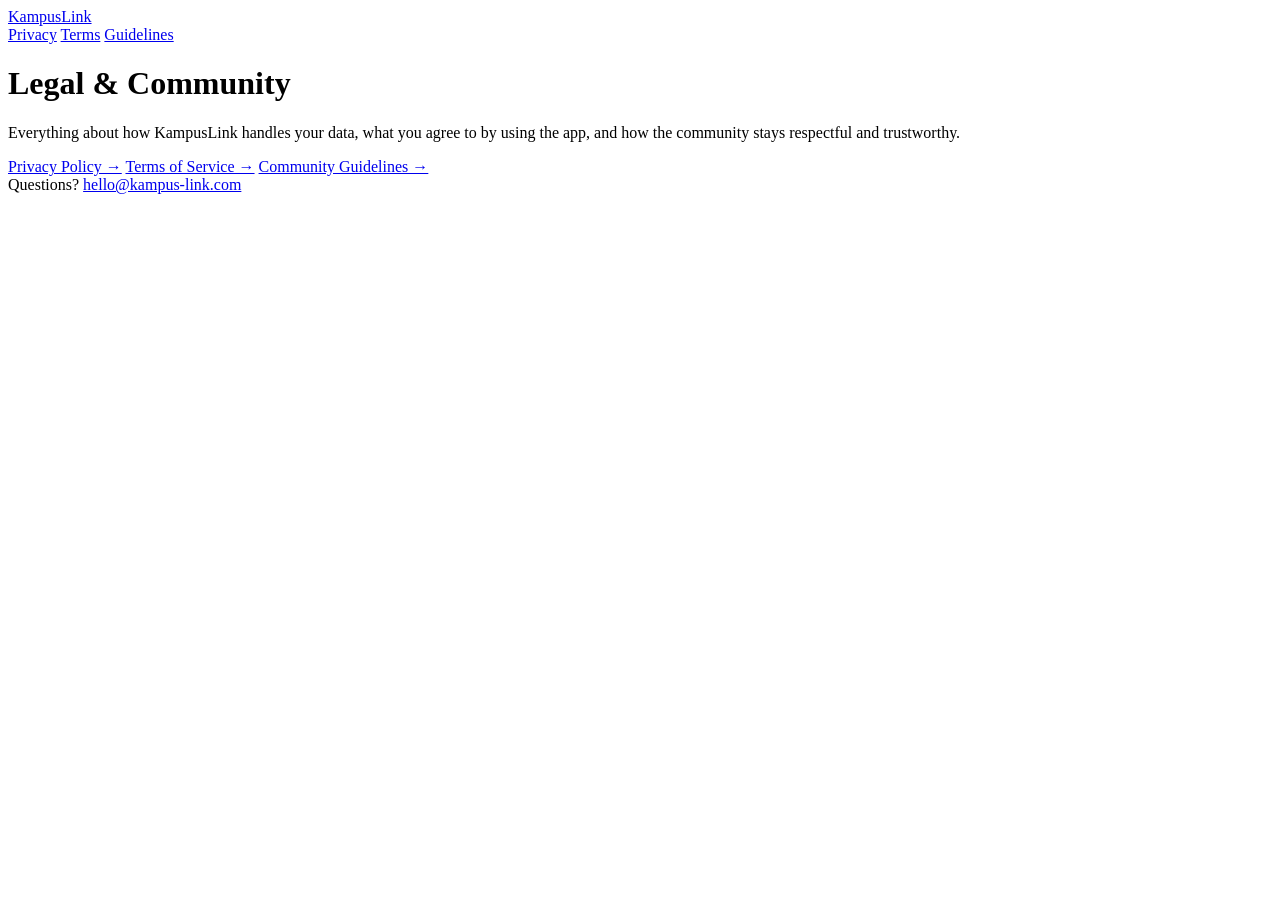
==== index.html @ a1cb7f2c "Add initial HTML structure for KampusLink Legal page" ====
<!DOCTYPE html>
<html lang="en">
<head>
<meta charset="UTF-8">
<meta name="viewport" content="width=device-width, initial-scale=1.0">
<title>KampusLink — Legal</title>
<link rel="stylesheet" href="styles.css">
</head>
<body>
<header>
  <a href="/" class="logo"><span class="dot"></span>KampusLink</a>
  <nav>
    <a href="privacy.html">Privacy</a>
    <a href="terms.html">Terms</a>
    <a href="community-guidelines.html">Guidelines</a>
  </nav>
</header>
<main>
  <h1>Legal &amp; Community</h1>
  <p>Everything about how KampusLink handles your data, what you agree to by using the app, and how the community stays respectful and trustworthy.</p>
  <div class="home-links">
    <a href="privacy.html">Privacy Policy →</a>
    <a href="terms.html">Terms of Service →</a>
    <a href="community-guidelines.html">Community Guidelines →</a>
  </div>
  <div class="footer-note">
    Questions? <a href="mailto:hello@kampus-link.com">hello@kampus-link.com</a>
  </div>
</main>
</body>
</html>
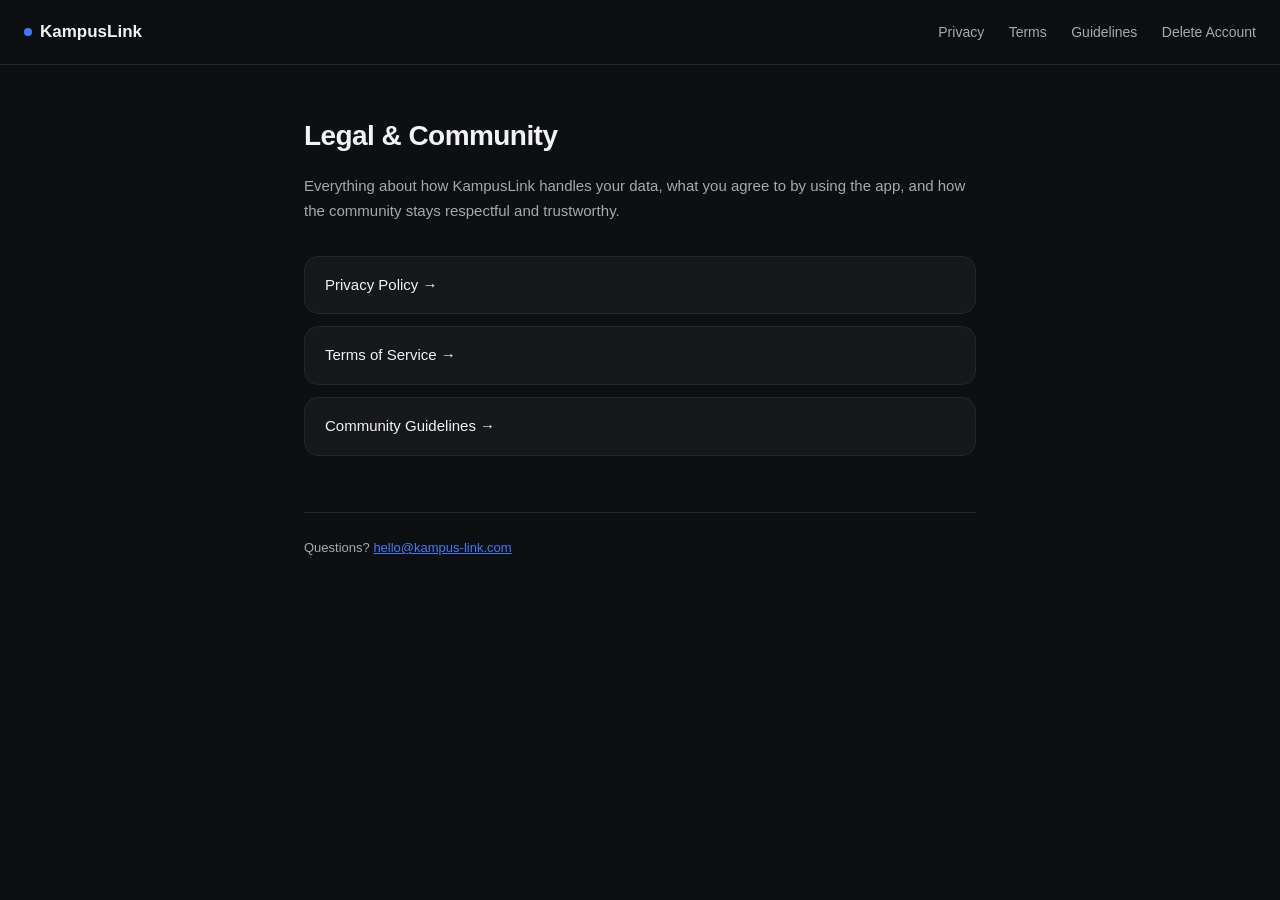
==== commit 282e1e4a: "Add 'Delete Account' link to navigation" ====
--- a/index.html
+++ b/index.html
@@ -13,6 +13,7 @@
     <a href="privacy.html">Privacy</a>
     <a href="terms.html">Terms</a>
     <a href="community-guidelines.html">Guidelines</a>
+    <a href="delete-account.html">Delete Account</a>
   </nav>
 </header>
 <main>
--- a/styles.css
+++ b/styles.css
@@ -0,0 +1,136 @@
+:root {
+  --bg: #0E0F11;
+  --surface: #17181B;
+  --border: #24262A;
+  --accent: #3E7BFA;
+  --text: #F2F3F5;
+  --text-secondary: #A6A9B0;
+  --danger: #D9534F;
+}
+
+* { box-sizing: border-box; }
+
+body {
+  margin: 0;
+  background: var(--bg);
+  color: var(--text);
+  font-family: -apple-system, "SF Pro Text", "Inter", "Segoe UI", Roboto, sans-serif;
+  line-height: 1.65;
+}
+
+header {
+  position: sticky;
+  top: 0;
+  background: rgba(14,15,17,0.9);
+  backdrop-filter: blur(8px);
+  border-bottom: 1px solid var(--border);
+  padding: 18px 24px;
+  display: flex;
+  align-items: center;
+  justify-content: space-between;
+  z-index: 10;
+}
+
+header .logo {
+  font-weight: 600;
+  font-size: 17px;
+  color: var(--text);
+  text-decoration: none;
+  display: flex;
+  align-items: center;
+  gap: 8px;
+}
+
+header .logo span.dot {
+  width: 8px;
+  height: 8px;
+  border-radius: 50%;
+  background: var(--accent);
+  display: inline-block;
+}
+
+header nav a {
+  color: var(--text-secondary);
+  text-decoration: none;
+  font-size: 14px;
+  margin-left: 20px;
+}
+
+header nav a:hover, header nav a.active { color: var(--accent); }
+
+main {
+  max-width: 720px;
+  margin: 0 auto;
+  padding: 48px 24px 96px;
+}
+
+.updated {
+  color: var(--text-secondary);
+  font-size: 13px;
+  margin-bottom: 32px;
+}
+
+h1 {
+  font-size: 28px;
+  font-weight: 600;
+  margin: 0 0 8px;
+  letter-spacing: -0.02em;
+}
+
+h2 {
+  font-size: 18px;
+  font-weight: 600;
+  margin: 40px 0 12px;
+  padding-top: 12px;
+  border-top: 1px solid var(--border);
+}
+
+h2:first-of-type { border-top: none; padding-top: 0; }
+
+p, li { color: var(--text); font-size: 15px; }
+p { color: var(--text-secondary); }
+strong { color: var(--text); }
+
+ul { padding-left: 20px; }
+li { margin-bottom: 6px; color: var(--text-secondary); }
+
+.card {
+  background: var(--surface);
+  border: 1px solid var(--border);
+  border-radius: 16px;
+  padding: 16px 20px;
+  margin: 24px 0;
+  font-size: 14px;
+  color: var(--text-secondary);
+}
+
+.footer-note {
+  margin-top: 56px;
+  padding-top: 24px;
+  border-top: 1px solid var(--border);
+  font-size: 13px;
+  color: var(--text-secondary);
+}
+
+a { color: var(--accent); }
+
+.home-links {
+  display: flex;
+  flex-direction: column;
+  gap: 12px;
+  margin-top: 32px;
+}
+
+.home-links a {
+  background: var(--surface);
+  border: 1px solid var(--border);
+  border-radius: 14px;
+  padding: 16px 20px;
+  text-decoration: none;
+  color: var(--text);
+  font-size: 15px;
+  font-weight: 500;
+  display: block;
+}
+
+.home-links a:hover { border-color: var(--accent); }
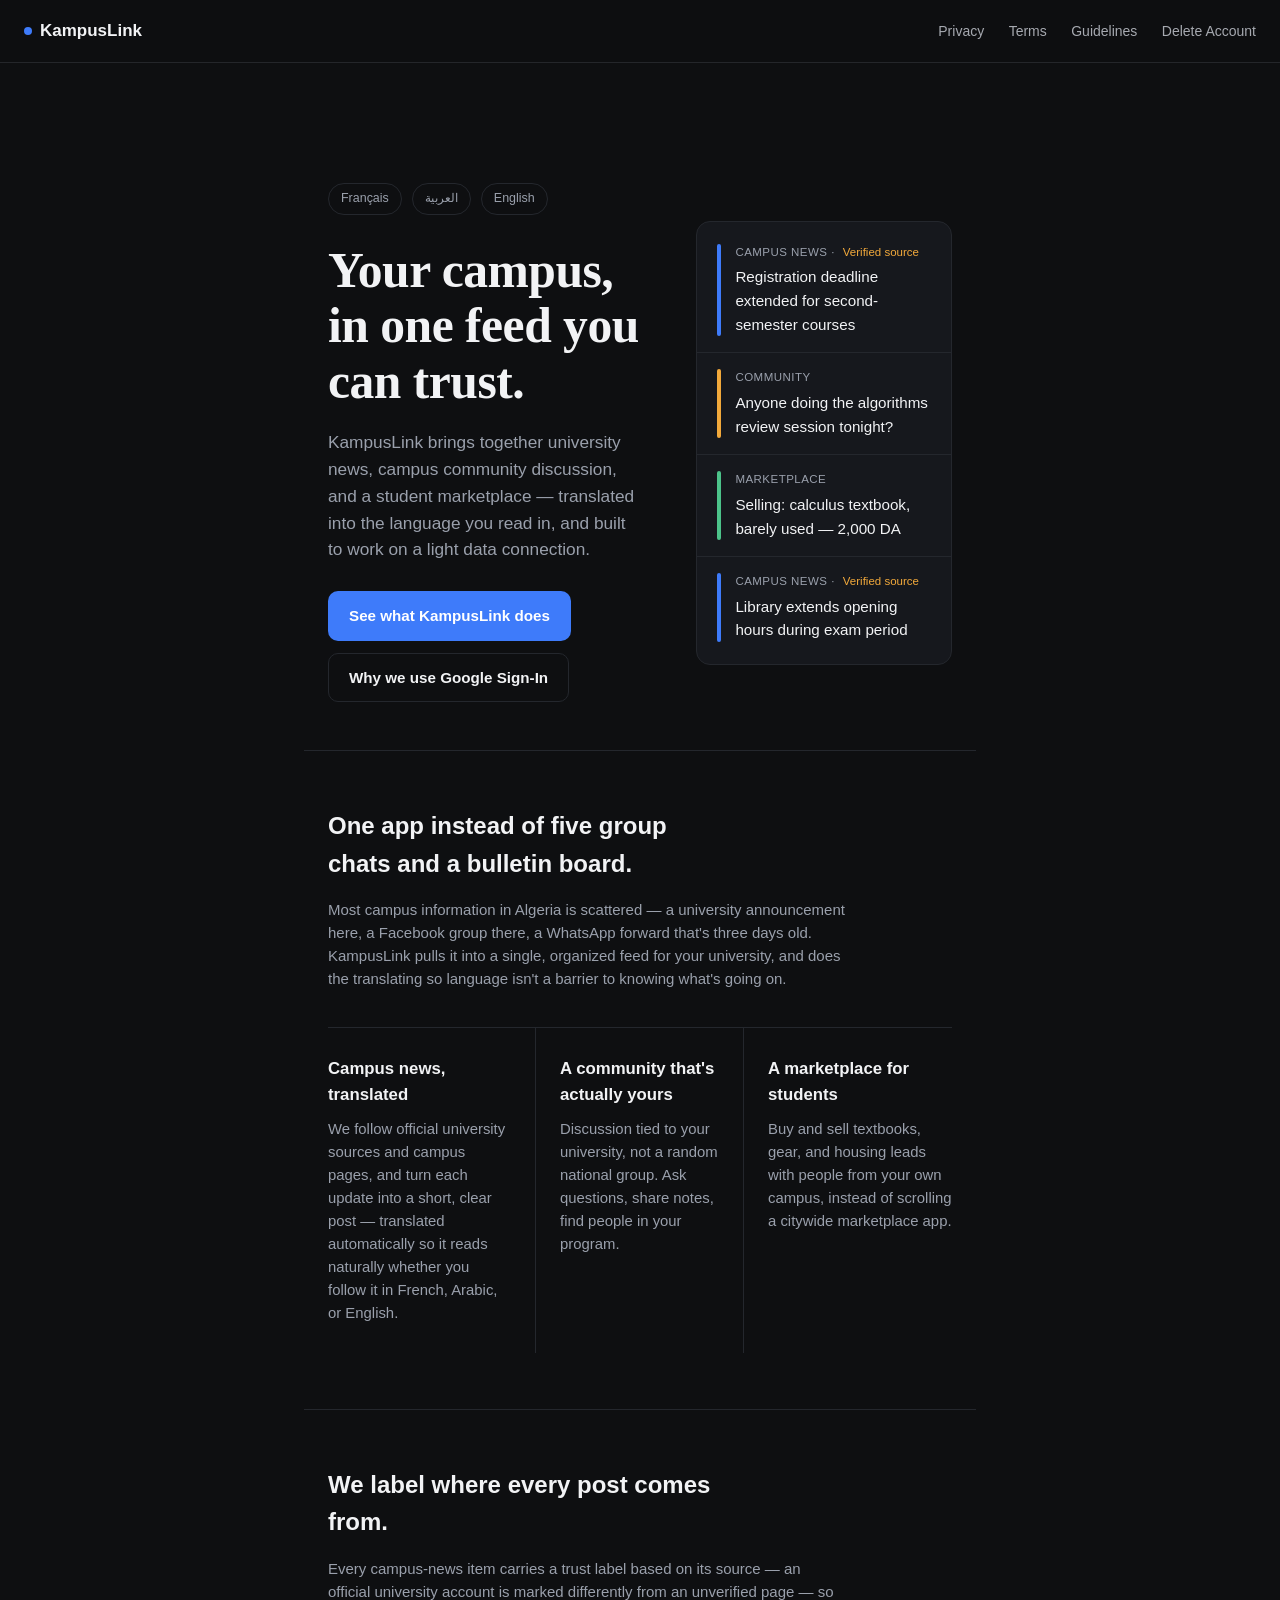
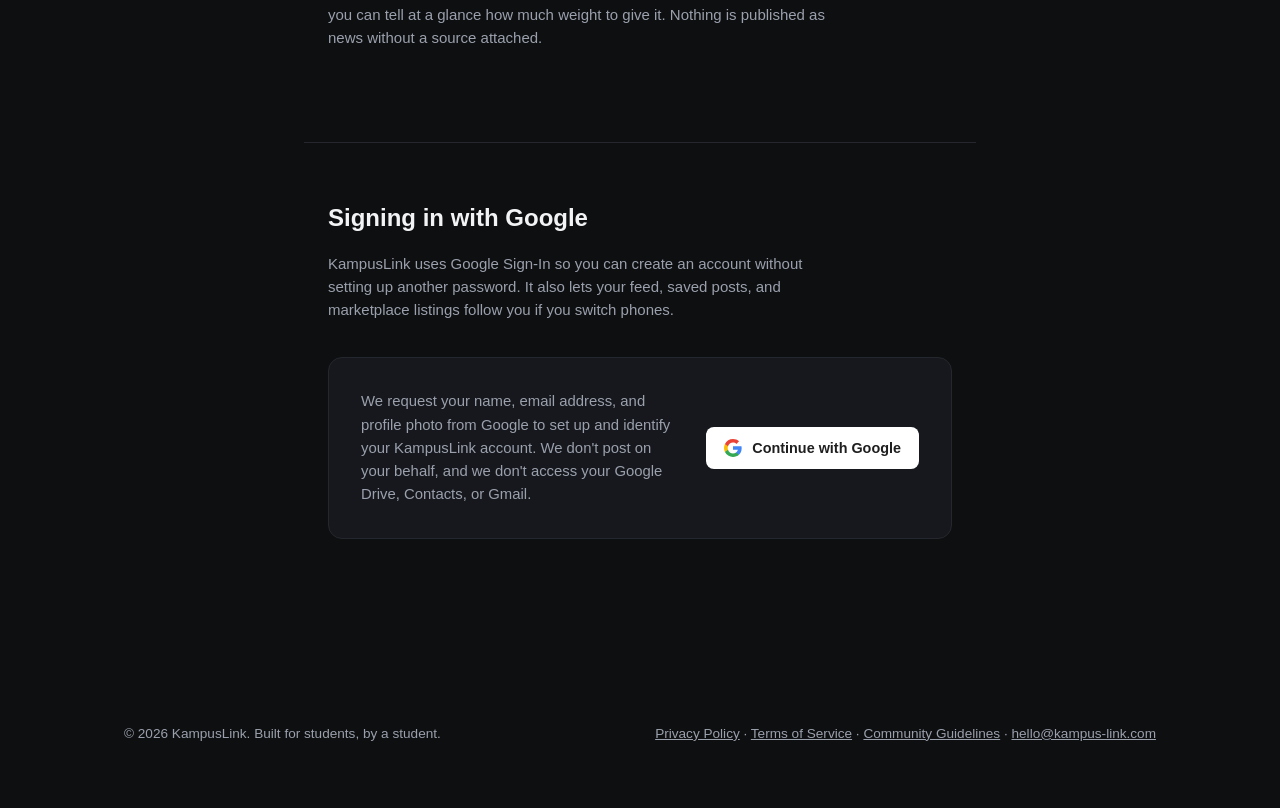
==== commit 6cefa967: "Enhance index.html with SEO and styling updates Updated the title and added a meta description for S" ====
--- a/index.html
+++ b/index.html
@@ -3,10 +3,197 @@
 <head>
 <meta charset="UTF-8">
 <meta name="viewport" content="width=device-width, initial-scale=1.0">
-<title>KampusLink — Legal</title>
+<title>KampusLink — Campus news, community and marketplace for students in Algeria</title>
+<meta name="description" content="KampusLink connects university students across Algeria with translated campus news, a trusted community feed, and a student marketplace — built for low-data connections.">
 <link rel="stylesheet" href="styles.css">
+<style>
+  :root{
+    --ink:#0E0F11;
+    --panel:#16181D;
+    --panel-line:#24272D;
+    --blue:#3E7BFA;
+    --amber:#F2A93B;
+    --text:#F2F3F5;
+    --muted:#9AA0AC;
+  }
+  *{box-sizing:border-box;}
+  body{
+    background:var(--ink);
+    color:var(--text);
+    font-family:'Inter',-apple-system,BlinkMacSystemFont,'Segoe UI',sans-serif;
+    margin:0;
+    line-height:1.55;
+  }
+  .kl-headline{
+    font-family:Georgia,'Iowan Old Style','Times New Roman',serif;
+    font-weight:600;
+    letter-spacing:-0.01em;
+  }
+  a{color:inherit;}
+  .kl-hero{
+    max-width:1080px;
+    margin:0 auto;
+    padding:72px 24px 48px;
+    display:grid;
+    grid-template-columns:1.1fr 0.9fr;
+    gap:56px;
+    align-items:center;
+  }
+  .kl-hero h1{
+    font-size:clamp(2.1rem,4.2vw,3.1rem);
+    line-height:1.12;
+    margin:0 0 20px;
+  }
+  .kl-hero p.lede{
+    font-size:1.08rem;
+    color:var(--muted);
+    max-width:46ch;
+    margin:0 0 28px;
+  }
+  .kl-langs{
+    display:flex;
+    gap:10px;
+    margin-bottom:28px;
+  }
+  .kl-langs span{
+    font-size:0.78rem;
+    color:var(--muted);
+    border:1px solid var(--panel-line);
+    border-radius:999px;
+    padding:5px 12px;
+  }
+  .kl-cta-row{display:flex;flex-wrap:wrap;gap:12px;}
+  .kl-btn{
+    display:inline-flex;
+    align-items:center;
+    gap:8px;
+    padding:12px 20px;
+    border-radius:10px;
+    font-weight:600;
+    font-size:0.95rem;
+    text-decoration:none;
+    border:1px solid transparent;
+  }
+  .kl-btn.primary{background:var(--blue);color:#fff;}
+  .kl-btn.ghost{border-color:var(--panel-line);color:var(--text);}
+
+  /* "front page" feed mockup */
+  .kl-feed{
+    background:var(--panel);
+    border:1px solid var(--panel-line);
+    border-radius:14px;
+    padding:6px 0;
+    overflow:hidden;
+  }
+  .kl-feed-item{
+    display:grid;
+    grid-template-columns:4px 1fr;
+    gap:14px;
+    padding:16px 20px;
+    border-bottom:1px solid var(--panel-line);
+  }
+  .kl-feed-item:last-child{border-bottom:none;}
+  .kl-feed-bar{border-radius:3px;}
+  .kl-feed-item.news .kl-feed-bar{background:var(--blue);}
+  .kl-feed-item.community .kl-feed-bar{background:var(--amber);}
+  .kl-feed-item.market .kl-feed-bar{background:#4CC38A;}
+  .kl-feed-tag{
+    font-size:0.72rem;
+    color:var(--muted);
+    text-transform:uppercase;
+    letter-spacing:0.04em;
+    margin-bottom:4px;
+    display:flex;
+    gap:8px;
+    align-items:center;
+  }
+  .kl-feed-tag .trust{
+    color:var(--amber);
+    text-transform:none;
+    letter-spacing:0;
+  }
+  .kl-feed-title{font-size:0.95rem;color:var(--text);}
+
+  section.kl-block{
+    max-width:1080px;
+    margin:0 auto;
+    padding:56px 24px;
+    border-top:1px solid var(--panel-line);
+  }
+  section.kl-block h2{
+    font-size:1.5rem;
+    max-width:30ch;
+    margin:0 0 16px;
+  }
+  section.kl-block > p.intro{
+    color:var(--muted);
+    max-width:62ch;
+    margin:0 0 36px;
+  }
+
+  .kl-pillars{
+    display:grid;
+    grid-template-columns:repeat(3,1fr);
+    gap:0;
+    border-top:1px solid var(--panel-line);
+  }
+  .kl-pillar{
+    padding:28px 24px 28px 0;
+    border-right:1px solid var(--panel-line);
+  }
+  .kl-pillar:last-child{border-right:none;padding-right:0;}
+  .kl-pillar:not(:first-child){padding-left:24px;}
+  .kl-pillar h3{margin:0 0 10px;font-size:1.05rem;}
+  .kl-pillar p{margin:0;color:var(--muted);font-size:0.93rem;}
+
+  .kl-signin{
+    background:var(--panel);
+    border:1px solid var(--panel-line);
+    border-radius:14px;
+    padding:32px;
+    display:grid;
+    grid-template-columns:1fr auto;
+    gap:24px;
+    align-items:center;
+  }
+  .kl-signin p{margin:0;color:var(--muted);max-width:52ch;font-size:0.93rem;}
+  .kl-google-btn{
+    display:inline-flex;
+    align-items:center;
+    gap:10px;
+    background:#fff;
+    color:#1F1F1F;
+    padding:10px 18px;
+    border-radius:8px;
+    font-weight:600;
+    font-size:0.9rem;
+    white-space:nowrap;
+  }
+
+  footer.kl-foot{
+    max-width:1080px;
+    margin:0 auto;
+    padding:32px 24px 64px;
+    display:flex;
+    justify-content:space-between;
+    flex-wrap:wrap;
+    gap:12px;
+    color:var(--muted);
+    font-size:0.85rem;
+  }
+  footer.kl-foot a{text-decoration:underline;}
+
+  @media (max-width:760px){
+    .kl-hero{grid-template-columns:1fr;padding-top:48px;}
+    .kl-pillars{grid-template-columns:1fr;}
+    .kl-pillar{border-right:none;border-bottom:1px solid var(--panel-line);padding:24px 0;}
+    .kl-pillar:not(:first-child){padding-left:0;}
+    .kl-signin{grid-template-columns:1fr;}
+  }
+</style>
 </head>
 <body>
+
 <header>
   <a href="/" class="logo"><span class="dot"></span>KampusLink</a>
   <nav>
@@ -16,17 +203,104 @@
     <a href="delete-account.html">Delete Account</a>
   </nav>
 </header>
+
 <main>
-  <h1>Legal &amp; Community</h1>
-  <p>Everything about how KampusLink handles your data, what you agree to by using the app, and how the community stays respectful and trustworthy.</p>
-  <div class="home-links">
-    <a href="privacy.html">Privacy Policy →</a>
-    <a href="terms.html">Terms of Service →</a>
-    <a href="community-guidelines.html">Community Guidelines →</a>
-  </div>
-  <div class="footer-note">
-    Questions? <a href="mailto:hello@kampus-link.com">hello@kampus-link.com</a>
-  </div>
+
+  <section class="kl-hero">
+    <div>
+      <div class="kl-langs">
+        <span>Français</span>
+        <span>العربية</span>
+        <span>English</span>
+      </div>
+      <h1 class="kl-headline">Your campus, in one feed you can trust.</h1>
+      <p class="lede">KampusLink brings together university news, campus community discussion, and a student marketplace — translated into the language you read in, and built to work on a light data connection.</p>
+      <div class="kl-cta-row">
+        <a href="#what-it-does" class="kl-btn primary">See what KampusLink does</a>
+        <a href="#google-sign-in" class="kl-btn ghost">Why we use Google Sign-In</a>
+      </div>
+    </div>
+
+    <div class="kl-feed" aria-hidden="true">
+      <div class="kl-feed-item news">
+        <div class="kl-feed-bar"></div>
+        <div>
+          <div class="kl-feed-tag">Campus News · <span class="trust">Verified source</span></div>
+          <div class="kl-feed-title">Registration deadline extended for second-semester courses</div>
+        </div>
+      </div>
+      <div class="kl-feed-item community">
+        <div class="kl-feed-bar"></div>
+        <div>
+          <div class="kl-feed-tag">Community</div>
+          <div class="kl-feed-title">Anyone doing the algorithms review session tonight?</div>
+        </div>
+      </div>
+      <div class="kl-feed-item market">
+        <div class="kl-feed-bar"></div>
+        <div>
+          <div class="kl-feed-tag">Marketplace</div>
+          <div class="kl-feed-title">Selling: calculus textbook, barely used — 2,000 DA</div>
+        </div>
+      </div>
+      <div class="kl-feed-item news">
+        <div class="kl-feed-bar"></div>
+        <div>
+          <div class="kl-feed-tag">Campus News · <span class="trust">Verified source</span></div>
+          <div class="kl-feed-title">Library extends opening hours during exam period</div>
+        </div>
+      </div>
+    </div>
+  </section>
+
+  <section class="kl-block" id="what-it-does">
+    <h2>One app instead of five group chats and a bulletin board.</h2>
+    <p class="intro">Most campus information in Algeria is scattered — a university announcement here, a Facebook group there, a WhatsApp forward that's three days old. KampusLink pulls it into a single, organized feed for your university, and does the translating so language isn't a barrier to knowing what's going on.</p>
+
+    <div class="kl-pillars">
+      <div class="kl-pillar">
+        <h3>Campus news, translated</h3>
+        <p>We follow official university sources and campus pages, and turn each update into a short, clear post — translated automatically so it reads naturally whether you follow it in French, Arabic, or English.</p>
+      </div>
+      <div class="kl-pillar">
+        <h3>A community that's actually yours</h3>
+        <p>Discussion tied to your university, not a random national group. Ask questions, share notes, find people in your program.</p>
+      </div>
+      <div class="kl-pillar">
+        <h3>A marketplace for students</h3>
+        <p>Buy and sell textbooks, gear, and housing leads with people from your own campus, instead of scrolling a citywide marketplace app.</p>
+      </div>
+    </div>
+  </section>
+
+  <section class="kl-block">
+    <h2>We label where every post comes from.</h2>
+    <p class="intro">Every campus-news item carries a trust label based on its source — an official university account is marked differently from an unverified page — so you can tell at a glance how much weight to give it. Nothing is published as news without a source attached.</p>
+  </section>
+
+  <section class="kl-block" id="google-sign-in">
+    <h2>Signing in with Google</h2>
+    <p class="intro">KampusLink uses Google Sign-In so you can create an account without setting up another password. It also lets your feed, saved posts, and marketplace listings follow you if you switch phones.</p>
+    <div class="kl-signin">
+      <p>We request your name, email address, and profile photo from Google to set up and identify your KampusLink account. We don't post on your behalf, and we don't access your Google Drive, Contacts, or Gmail.</p>
+      <span class="kl-google-btn">
+        <svg width="18" height="18" viewBox="0 0 18 18"><path fill="#4285F4" d="M17.64 9.2c0-.64-.06-1.25-.16-1.84H9v3.48h4.84c-.21 1.13-.85 2.09-1.81 2.73v2.27h2.93c1.71-1.58 2.7-3.9 2.7-6.64z"/><path fill="#34A853" d="M9 18c2.43 0 4.47-.8 5.96-2.18l-2.93-2.27c-.81.55-1.85.87-3.03.87-2.33 0-4.3-1.57-5.01-3.68H.96v2.34C2.44 15.98 5.48 18 9 18z"/><path fill="#FBBC05" d="M3.99 10.74A5.4 5.4 0 013.7 9c0-.6.1-1.2.29-1.74V4.92H.96A9 9 0 000 9c0 1.45.35 2.83.96 4.08l3.03-2.34z"/><path fill="#EA4335" d="M9 3.58c1.32 0 2.51.45 3.44 1.35l2.6-2.6C13.46.89 11.43 0 9 0 5.48 0 2.44 2.02.96 4.92l3.03 2.34C4.7 5.15 6.67 3.58 9 3.58z"/></svg>
+        Continue with Google
+      </span>
+    </div>
+  </section>
+
 </main>
+
+<footer class="kl-foot">
+  <span>© 2026 KampusLink. Built for students, by a student.</span>
+  <span>
+    <a href="privacy.html">Privacy Policy</a> ·
+    <a href="terms.html">Terms of Service</a> ·
+    <a href="community-guidelines.html">Community Guidelines</a> ·
+    <a href="mailto:hello@kampus-link.com">hello@kampus-link.com</a>
+  </span>
+</footer>
+
 </body>
 </html>
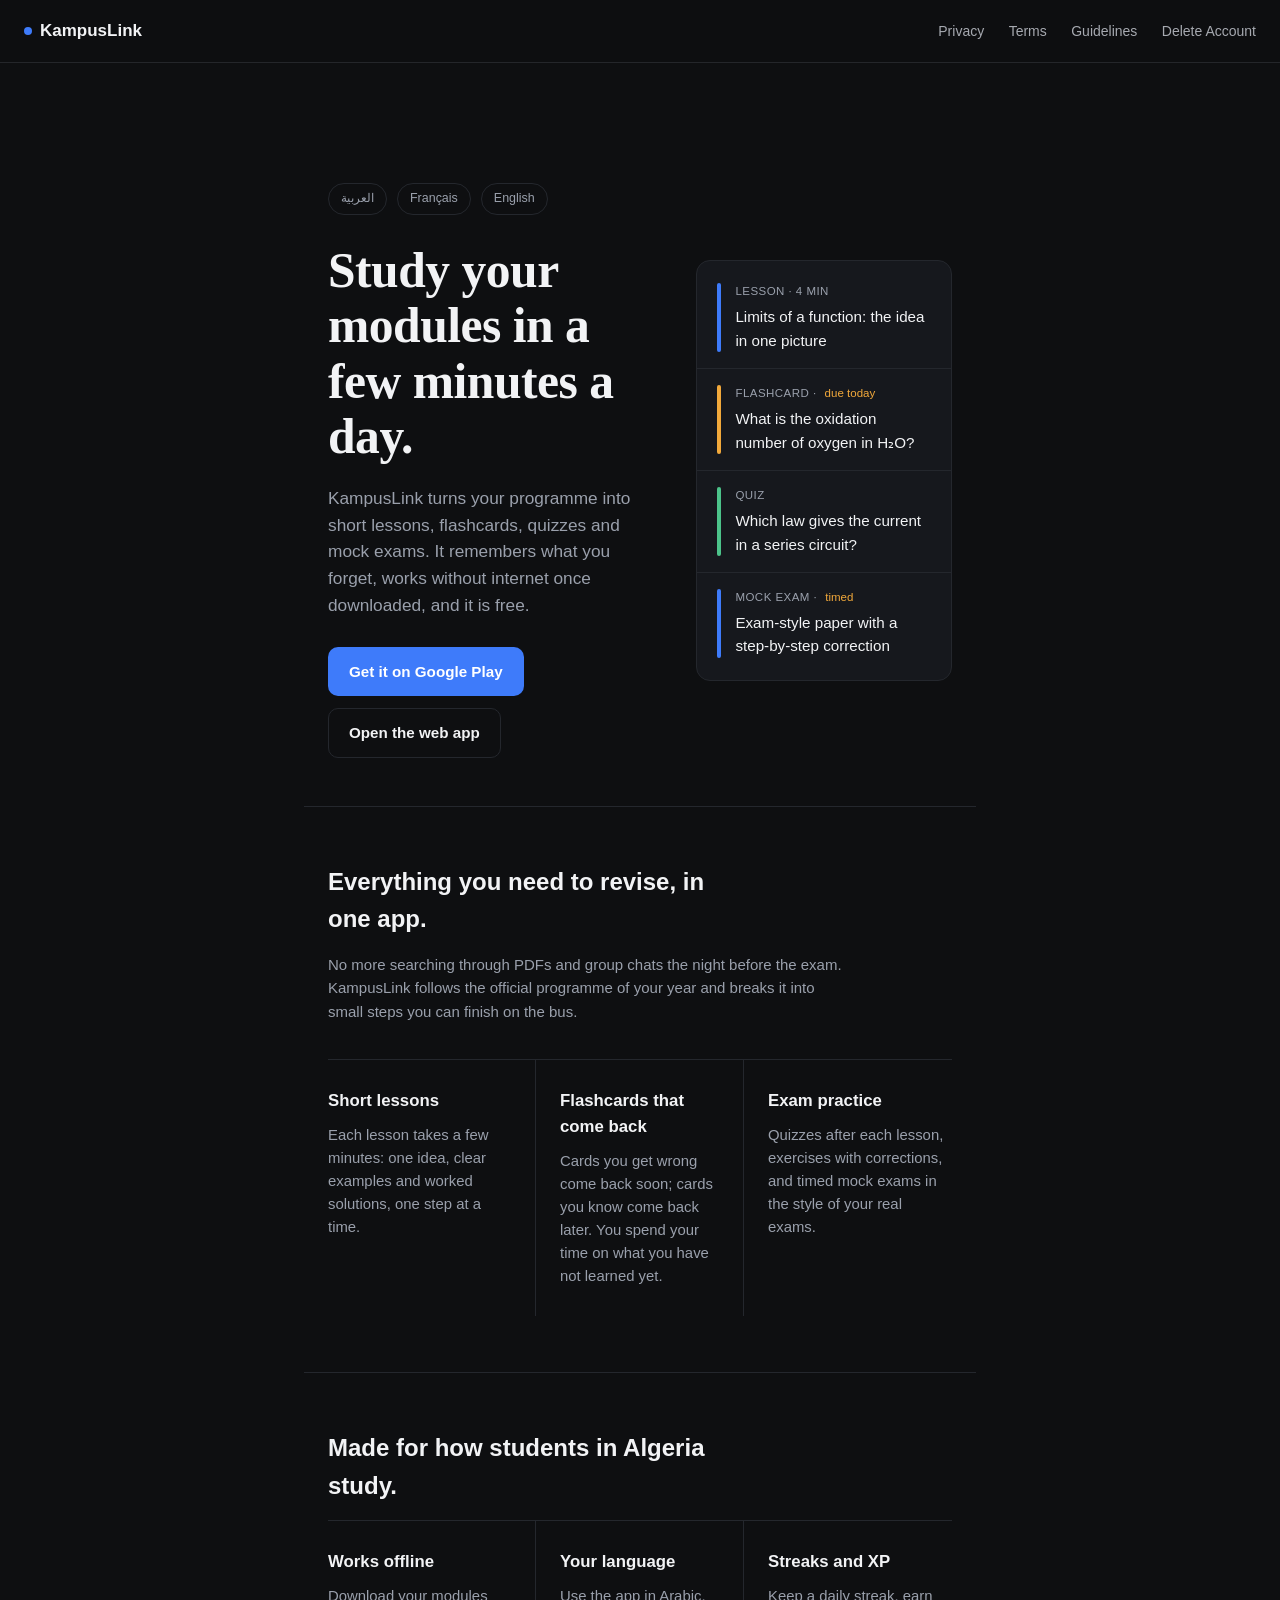
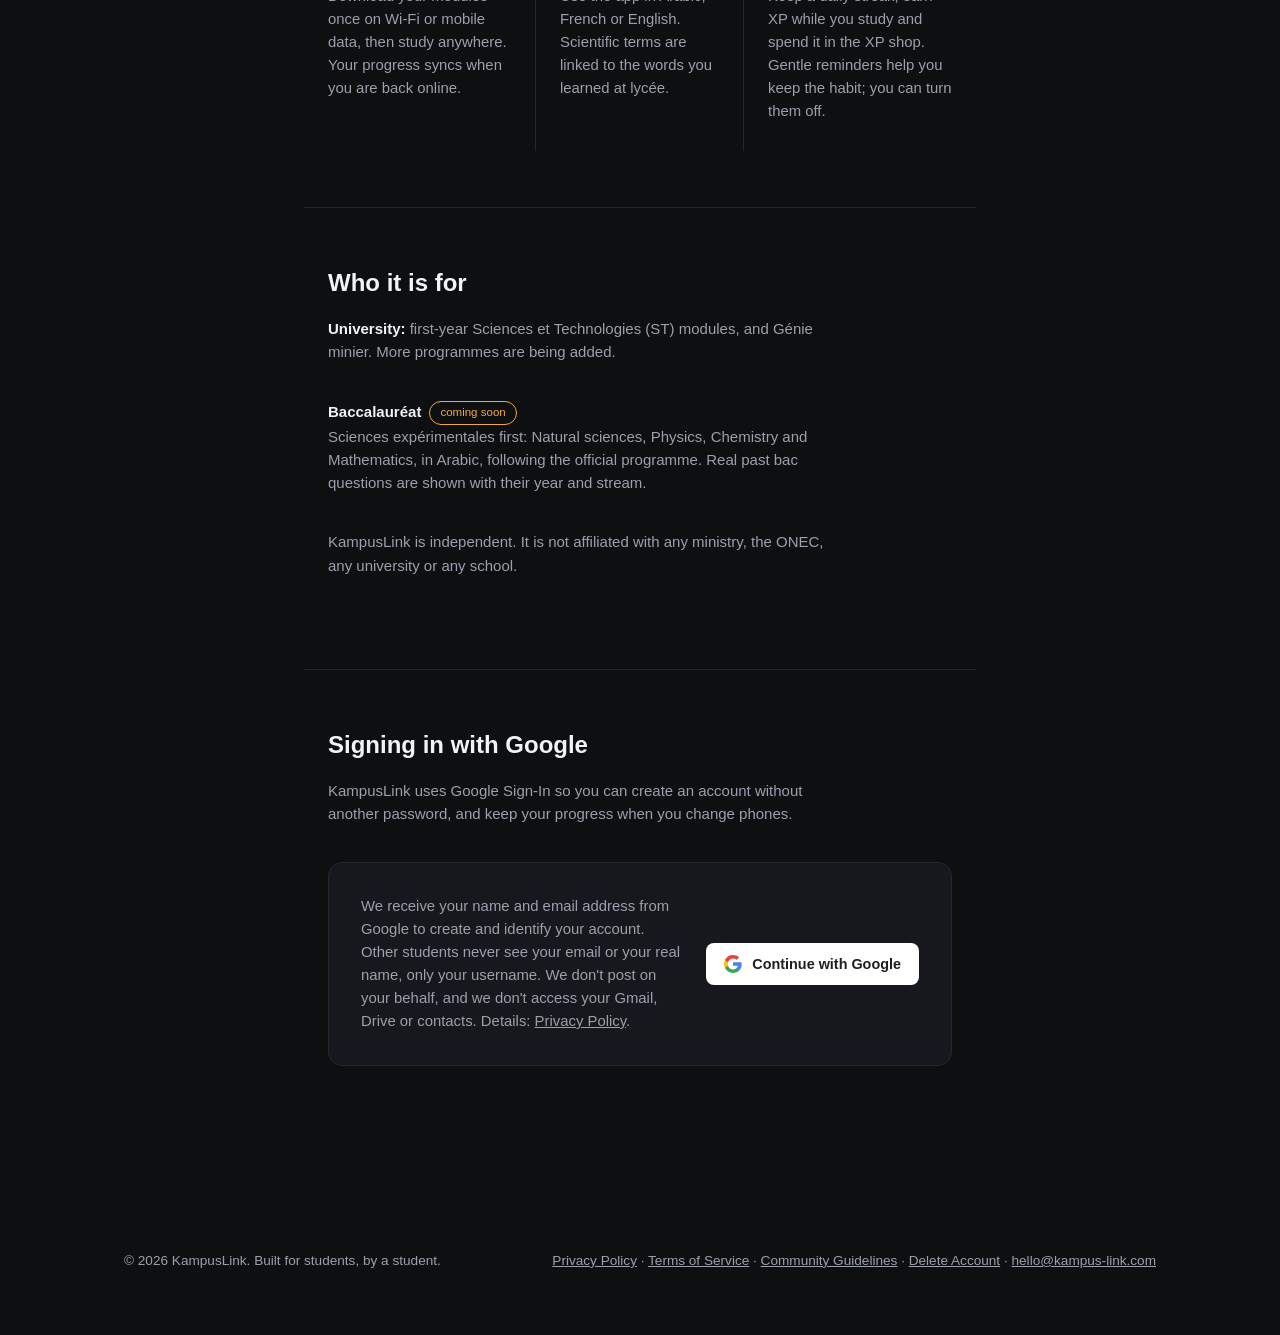
==== commit 6985edbc: "Update index.html" ====
--- a/index.html
+++ b/index.html
@@ -3,8 +3,8 @@
 <head>
 <meta charset="UTF-8">
 <meta name="viewport" content="width=device-width, initial-scale=1.0">
-<title>KampusLink — Campus news, community and marketplace for students in Algeria</title>
-<meta name="description" content="KampusLink connects university students across Algeria with translated campus news, a trusted community feed, and a student marketplace — built for low-data connections.">
+<title>KampusLink — Short lessons, flashcards and real exam practice for students in Algeria</title>
+<meta name="description" content="KampusLink is a free study app for students in Algeria: short lessons, flashcards that come back at the right time, quizzes and mock exams. Works offline, in Arabic, French and English.">
 <link rel="stylesheet" href="styles.css">
 <style>
   :root{
@@ -97,6 +97,7 @@
   .kl-feed-item.news .kl-feed-bar{background:var(--blue);}
   .kl-feed-item.community .kl-feed-bar{background:var(--amber);}
   .kl-feed-item.market .kl-feed-bar{background:#4CC38A;}
+  .kl-soon{display:inline-block;font-size:0.72rem;color:var(--amber);border:1px solid var(--amber);border-radius:999px;padding:2px 10px;margin-left:8px;vertical-align:middle;}
   .kl-feed-tag{
     font-size:0.72rem;
     color:var(--muted);
@@ -209,15 +210,15 @@
   <section class="kl-hero">
     <div>
       <div class="kl-langs">
+        <span>العربية</span>
         <span>Français</span>
-        <span>العربية</span>
         <span>English</span>
       </div>
-      <h1 class="kl-headline">Your campus, in one feed you can trust.</h1>
-      <p class="lede">KampusLink brings together university news, campus community discussion, and a student marketplace — translated into the language you read in, and built to work on a light data connection.</p>
+      <h1 class="kl-headline">Study your modules in a few minutes a day.</h1>
+      <p class="lede">KampusLink turns your programme into short lessons, flashcards, quizzes and mock exams. It remembers what you forget, works without internet once downloaded, and it is free.</p>
       <div class="kl-cta-row">
-        <a href="#what-it-does" class="kl-btn primary">See what KampusLink does</a>
-        <a href="#google-sign-in" class="kl-btn ghost">Why we use Google Sign-In</a>
+        <a href="https://play.google.com/store/apps/details?id=com.kampuslink.kampuslink" class="kl-btn primary">Get it on Google Play</a>
+        <a href="https://kampus-link.com" class="kl-btn ghost">Open the web app</a>
       </div>
     </div>
 
@@ -225,64 +226,84 @@
       <div class="kl-feed-item news">
         <div class="kl-feed-bar"></div>
         <div>
-          <div class="kl-feed-tag">Campus News · <span class="trust">Verified source</span></div>
-          <div class="kl-feed-title">Registration deadline extended for second-semester courses</div>
+          <div class="kl-feed-tag">Lesson · 4 min</div>
+          <div class="kl-feed-title">Limits of a function: the idea in one picture</div>
         </div>
       </div>
       <div class="kl-feed-item community">
         <div class="kl-feed-bar"></div>
         <div>
-          <div class="kl-feed-tag">Community</div>
-          <div class="kl-feed-title">Anyone doing the algorithms review session tonight?</div>
+          <div class="kl-feed-tag">Flashcard · <span class="trust">due today</span></div>
+          <div class="kl-feed-title">What is the oxidation number of oxygen in H₂O?</div>
         </div>
       </div>
       <div class="kl-feed-item market">
         <div class="kl-feed-bar"></div>
         <div>
-          <div class="kl-feed-tag">Marketplace</div>
-          <div class="kl-feed-title">Selling: calculus textbook, barely used — 2,000 DA</div>
+          <div class="kl-feed-tag">Quiz</div>
+          <div class="kl-feed-title">Which law gives the current in a series circuit?</div>
         </div>
       </div>
       <div class="kl-feed-item news">
         <div class="kl-feed-bar"></div>
         <div>
-          <div class="kl-feed-tag">Campus News · <span class="trust">Verified source</span></div>
-          <div class="kl-feed-title">Library extends opening hours during exam period</div>
+          <div class="kl-feed-tag">Mock exam · <span class="trust">timed</span></div>
+          <div class="kl-feed-title">Exam-style paper with a step-by-step correction</div>
         </div>
       </div>
     </div>
   </section>
 
   <section class="kl-block" id="what-it-does">
-    <h2>One app instead of five group chats and a bulletin board.</h2>
-    <p class="intro">Most campus information in Algeria is scattered — a university announcement here, a Facebook group there, a WhatsApp forward that's three days old. KampusLink pulls it into a single, organized feed for your university, and does the translating so language isn't a barrier to knowing what's going on.</p>
+    <h2>Everything you need to revise, in one app.</h2>
+    <p class="intro">No more searching through PDFs and group chats the night before the exam. KampusLink follows the official programme of your year and breaks it into small steps you can finish on the bus.</p>
 
     <div class="kl-pillars">
       <div class="kl-pillar">
-        <h3>Campus news, translated</h3>
-        <p>We follow official university sources and campus pages, and turn each update into a short, clear post — translated automatically so it reads naturally whether you follow it in French, Arabic, or English.</p>
-      </div>
-      <div class="kl-pillar">
-        <h3>A community that's actually yours</h3>
-        <p>Discussion tied to your university, not a random national group. Ask questions, share notes, find people in your program.</p>
-      </div>
-      <div class="kl-pillar">
-        <h3>A marketplace for students</h3>
-        <p>Buy and sell textbooks, gear, and housing leads with people from your own campus, instead of scrolling a citywide marketplace app.</p>
+        <h3>Short lessons</h3>
+        <p>Each lesson takes a few minutes: one idea, clear examples and worked solutions, one step at a time.</p>
+      </div>
+      <div class="kl-pillar">
+        <h3>Flashcards that come back</h3>
+        <p>Cards you get wrong come back soon; cards you know come back later. You spend your time on what you have not learned yet.</p>
+      </div>
+      <div class="kl-pillar">
+        <h3>Exam practice</h3>
+        <p>Quizzes after each lesson, exercises with corrections, and timed mock exams in the style of your real exams.</p>
       </div>
     </div>
   </section>
 
   <section class="kl-block">
-    <h2>We label where every post comes from.</h2>
-    <p class="intro">Every campus-news item carries a trust label based on its source — an official university account is marked differently from an unverified page — so you can tell at a glance how much weight to give it. Nothing is published as news without a source attached.</p>
+    <h2>Made for how students in Algeria study.</h2>
+    <div class="kl-pillars">
+      <div class="kl-pillar">
+        <h3>Works offline</h3>
+        <p>Download your modules once on Wi-Fi or mobile data, then study anywhere. Your progress syncs when you are back online.</p>
+      </div>
+      <div class="kl-pillar">
+        <h3>Your language</h3>
+        <p>Use the app in Arabic, French or English. Scientific terms are linked to the words you learned at lycée.</p>
+      </div>
+      <div class="kl-pillar">
+        <h3>Streaks and XP</h3>
+        <p>Keep a daily streak, earn XP while you study and spend it in the XP shop. Gentle reminders help you keep the habit; you can turn them off.</p>
+      </div>
+    </div>
+  </section>
+
+  <section class="kl-block" id="modules">
+    <h2>Who it is for</h2>
+    <p class="intro"><strong>University:</strong> first-year Sciences et Technologies (ST) modules, and Génie minier. More programmes are being added.</p>
+    <p class="intro"><strong>Baccalauréat</strong><span class="kl-soon">coming soon</span><br>Sciences expérimentales first: Natural sciences, Physics, Chemistry and Mathematics, in Arabic, following the official programme. Real past bac questions are shown with their year and stream.</p>
+    <p class="intro">KampusLink is independent. It is not affiliated with any ministry, the ONEC, any university or any school.</p>
   </section>
 
   <section class="kl-block" id="google-sign-in">
     <h2>Signing in with Google</h2>
-    <p class="intro">KampusLink uses Google Sign-In so you can create an account without setting up another password. It also lets your feed, saved posts, and marketplace listings follow you if you switch phones.</p>
+    <p class="intro">KampusLink uses Google Sign-In so you can create an account without another password, and keep your progress when you change phones.</p>
     <div class="kl-signin">
-      <p>We request your name, email address, and profile photo from Google to set up and identify your KampusLink account. We don't post on your behalf, and we don't access your Google Drive, Contacts, or Gmail.</p>
+      <p>We receive your name and email address from Google to create and identify your account. Other students never see your email or your real name, only your username. We don't post on your behalf, and we don't access your Gmail, Drive or contacts. Details: <a href="privacy.html">Privacy Policy</a>.</p>
       <span class="kl-google-btn">
         <svg width="18" height="18" viewBox="0 0 18 18"><path fill="#4285F4" d="M17.64 9.2c0-.64-.06-1.25-.16-1.84H9v3.48h4.84c-.21 1.13-.85 2.09-1.81 2.73v2.27h2.93c1.71-1.58 2.7-3.9 2.7-6.64z"/><path fill="#34A853" d="M9 18c2.43 0 4.47-.8 5.96-2.18l-2.93-2.27c-.81.55-1.85.87-3.03.87-2.33 0-4.3-1.57-5.01-3.68H.96v2.34C2.44 15.98 5.48 18 9 18z"/><path fill="#FBBC05" d="M3.99 10.74A5.4 5.4 0 013.7 9c0-.6.1-1.2.29-1.74V4.92H.96A9 9 0 000 9c0 1.45.35 2.83.96 4.08l3.03-2.34z"/><path fill="#EA4335" d="M9 3.58c1.32 0 2.51.45 3.44 1.35l2.6-2.6C13.46.89 11.43 0 9 0 5.48 0 2.44 2.02.96 4.92l3.03 2.34C4.7 5.15 6.67 3.58 9 3.58z"/></svg>
         Continue with Google
@@ -298,6 +319,7 @@
     <a href="privacy.html">Privacy Policy</a> ·
     <a href="terms.html">Terms of Service</a> ·
     <a href="community-guidelines.html">Community Guidelines</a> ·
+    <a href="delete-account.html">Delete Account</a> ·
     <a href="mailto:hello@kampus-link.com">hello@kampus-link.com</a>
   </span>
 </footer>
